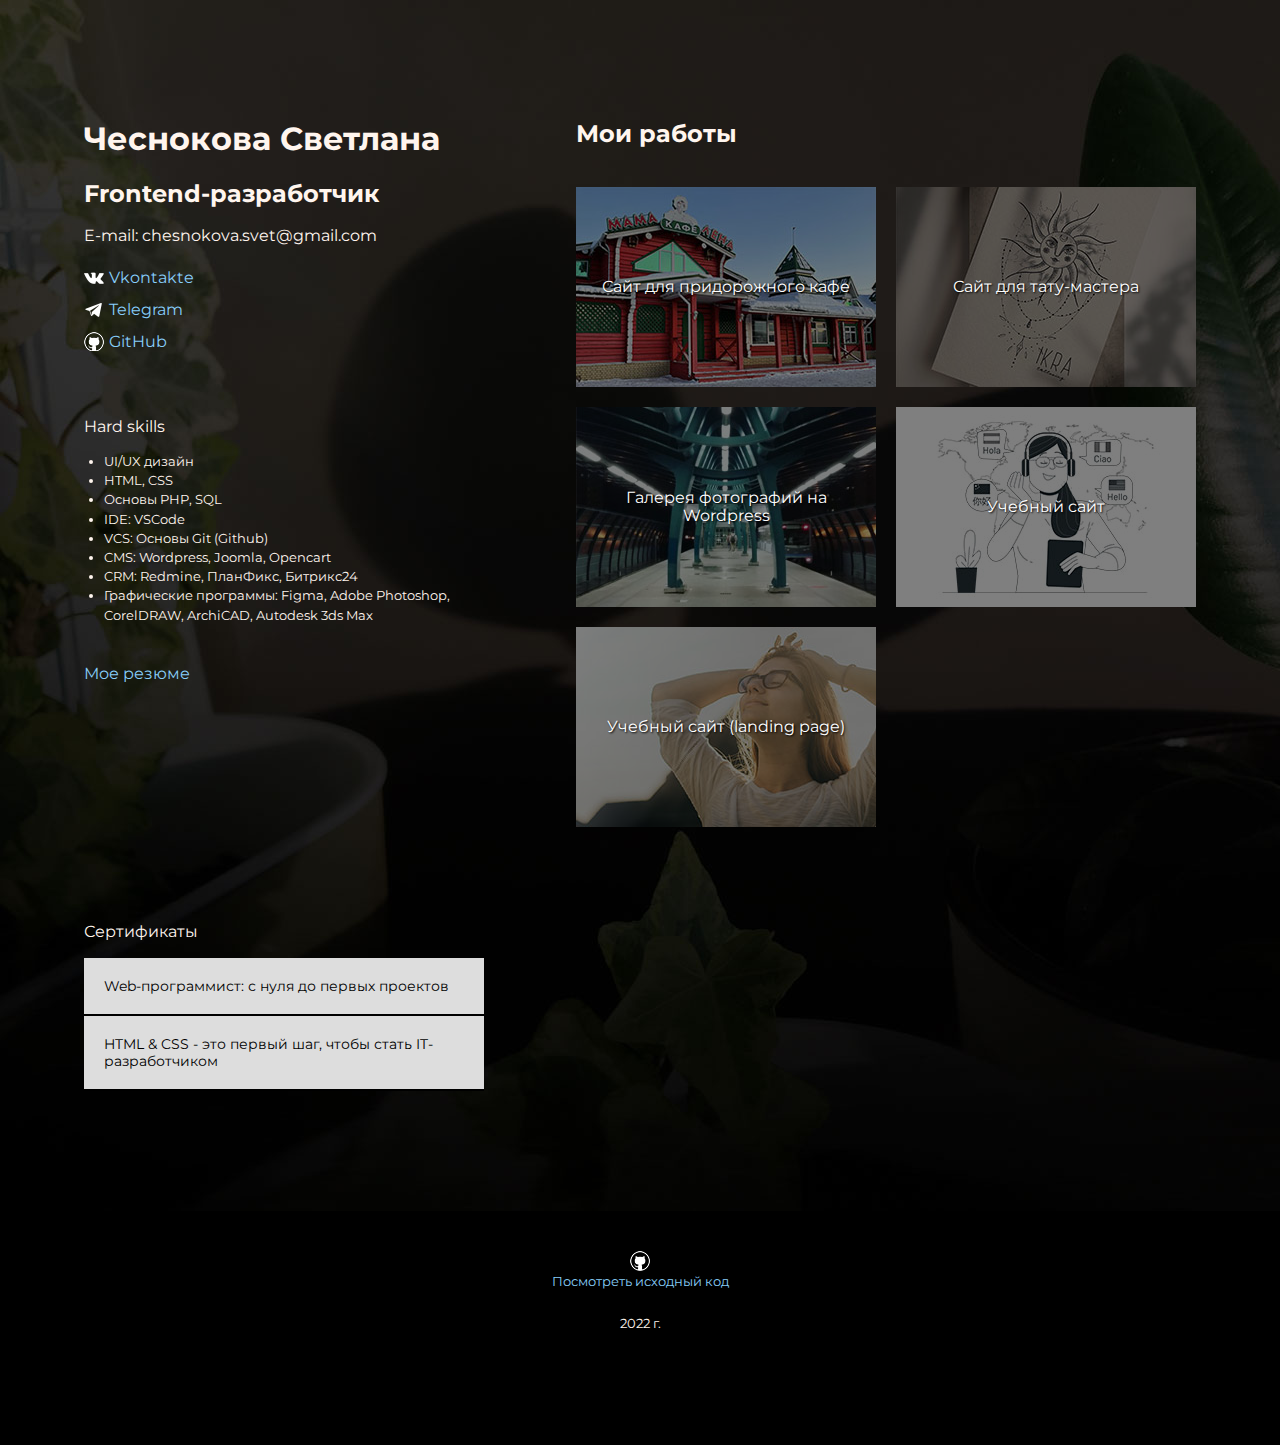
==== index.html @ 57ee8bb6 "Update index.html" ====
<!DOCTYPE html>
<html lang="en">
<head>
    <meta charset="UTF-8">
    <meta http-equiv="X-UA-Compatible" content="IE=edge">
    <meta name="viewport" content="width=device-width, initial-scale=1.0">
    <link rel="stylesheet" href="normalize.css">
    <link rel="stylesheet" href="styles.css">
    <link rel="stylesheet" href="media.css">
    <link rel="shortcut icon" href="img/favicon.jpg" type="image/x-icon">
    <title>ChesnokovaS</title>
</head>
<body>
    <main>
        <section class="main__section0">
            <div class="main__section0__left">
                <div class="main__section0__left__info">
                    <h1>Чеснокова Светлана</h1>
                    <h2>Frontend-разработчик</h2>
                    <p>E-mail: chesnokova.svet@gmail.com</p>
                    <a href="https://vk.com/sseledka" class="social vk" target="_blank">Vkontakte</a>
                    <br>
                    <a href="https://t.me/seledkasv" class="social tg" target="_blank">Telegram</a>
                    <br>
                    <a href="https://github.com/Seledkasv?tab=repositories" class="social git" target="_blank">GitHub</a>
                </div>

                <div class="main__section0__left__skills">
                    <p>Hard skills</p>
                    <ul>
                        <li>UI/UX дизайн</li>
                        <li>HTML, CSS</li>
                        <li>Основы PHP, SQL</li>
                        <li>IDE: VSCode</li>
                        <li>VCS: Основы Git (Github)
                        </li>
                        <li>CMS: Wordpress, Joomla, Opencart</li>
                        <li>CRM: Redmine, ПланФикс, Битрикс24
                        </li>
                        <li>Графические программы: Figma, Adobe Photoshop, CorelDRAW, ArchiCAD, Autodesk 3ds Max</li>
                    </ul>
                </div>
                <div>
                    <a href="Чеснокова_С_Ю.pdf" target="_blank">Мое резюме</a>
                </div>
            </div>

            <div class="main__section0__right">
                <h2>Мои работы</h2>
                <table class="main__section0__right__table">
                    <tr>
                        <td class="main__section0__right__table__td td-mamalena">
                            <a href="https://cafe-mamalena.ru/" target="_blank"><button class="td-button">Сайт для придорожного кафе</button></a>
                        </td>

                        <td class="main__section0__right__table__td td-ikra">
                            <a href="https://ikra-tattooing.ru/" target="_blank"><button class="td-button">Сайт для тату-мастера</button></a>
                        </td>
                    </tr>
                    <tr>
                        <td class="main__section0__right__table__td td-wp">
                            <a href="http://seledkasv.ru/" target="_blank"><button class="td-button">Галерея фотографий на Wordpress</button></a>
                        </td>

                        <td class="main__section0__right__table__td td-study3">
                            <a href="https://seledkasv.github.io/Study_3/" target="_blank"><button class="td-button">Учебный сайт</button></a>
                        </td>
                    </tr>
                    <tr>                        
                        <td class="main__section0__right__table__td td-study2">
                            <a href="https://seledkasv.github.io/Study_2/" target="_blank"><button class="td-button">Учебный сайт (landing page)</button></a>
                        </td>
                    </tr>
                </table>
                <table class="main__section0__right__table-media">
                    <tr>
                        <td class="main__section0__right__table__td td-mamalena">
                            <a href="https://cafe-mamalena.ru/" target="_blank"><button class="td-button">Сайт для придорожного кафе</button></a>
                        </td>
                    </tr>
                    <tr>
                        <td class="main__section0__right__table__td td-ikra">
                            <a href="https://ikra-tattooing.ru/" target="_blank"><button class="td-button">Сайт для тату-мастера</button></a>
                        </td>
                    </tr>
                    <tr>
                        <td class="main__section0__right__table__td td-wp">
                            <a href="http://f0724003.xsph.ru/" target="_blank"><button class="td-button">Галерея фотографий на Wordpress</button></a>
                        </td>
                    </tr>
                    <tr>
                        <td class="main__section0__right__table__td td-study3">
                            <a href="https://seledkasv.github.io/Study_3/" target="_blank"><button class="td-button">Учебный сайт</button></a>
                        </td>
                    </tr>
                    <tr>
                        <td class="main__section0__right__table__td td-study2">
                            <a href="https://seledkasv.github.io/Study_2/" target="_blank"><button class="td-button">Учебный сайт (landing page)</button></a>
                        </td>
                    </tr>
                </table>
            </div>
        </section>

        <section class="certificate">
            <p>Сертификаты</p>
            <div class="certificate__accordion">
                <button class="accordion">Web-программист: с нуля до первых проектов</button>
                <div class="panel">
                    <a href="img/tomsk-university.jpg" target="_blank"><img src="img/tomsk-university-min.jpg" alt="Web-программист: с нуля до первых проектов"></a>
                </div>

                <button class="accordion">HTML & CSS - это первый шаг, чтобы стать IT-разработчиком</button>
                <div class="panel">
                    <img src="img/ResultShool-min.jpg" alt="ResultShool">
                </div>
            </div>            
        </section>
    </main>
    <footer>
        <div class="footer__content">
            <a href="https://github.com/Seledkasv/chesnokova-s"><img src="img/github-logo-white-20x20.png" alt=""><br>Посмотреть исходный код</a>
            <br>
            <br>
            <p>2022 г.</p>
        </div>
    </footer>
    <script src="main.js"></script>
</body>
</html>
---- styles.css ----
@import url('https://fonts.googleapis.com/css2?family=Montserrat:ital,wght@0,400;0,600;1,400;1,600&display=swap');

body{
    box-sizing: border-box;
    font-family: 'Montserrat', sans-serif;
    background: black url(img/bg-main.jpg);
    background-repeat: no-repeat;
    background: cover;
    color: SeaShell;
}
h1{
    font-size: 2em;
}
a{
    text-decoration: none;
    color: LightSkyBlue;
}

main{
    max-width: 1280px;
    margin: auto;
    padding: 100px 5%;
}

/* Section 0 */

.main__section0{
    display: flex;
    justify-content: space-between;
}
.social{
    padding-left: 25px;
    line-height: 2em;
}
.vk{
    background: url(img/vk-20.png);
    background-repeat: no-repeat;
}
.tg{
    background: url(img/tg-20.png);
    background-repeat: no-repeat;
}
.git{
    background: url(img/github-logo-white-20x20.png);
    background-repeat: no-repeat;
}

/* left block */

.main__section0__left{
    width: 400px;
    padding-left: 20px;
    margin: 0 40px 40px 0;
}
.main__section0__left__info{
    margin-bottom: 60px;
}
.main__section0__left__skills{
    margin-bottom: 40px;
}
.main__section0__left__skills ul{
    padding: 0 20px;
    font-size: 0.8em;
}
.main__section0__left__skills li{
    line-height: 1.5em;
}



/* right block */

.main__section0__right{
    margin-bottom: 40px;
}
.main__section0__right h2{
    padding: 0 20px;
}
.main__section0__right__table-media{
    display: none;
}
.main__section0__right__table{
    /* border-collapse: collapse; */
    border-spacing: 20px;
    border: none;
}
.main__section0__right__table__td{
    width: 300px;
    height: 200px; 
    text-align: center;
    padding: 0;
}
.td-button{
    border: none;
    color: white;
    text-shadow: 1px 1px 2px black;
    width: 100%;
    height: 100%;
    padding: 20px;
    background: rgba(0, 0, 0, .5);
    cursor: pointer;
}
.td-button:hover{
    background: rgba(0, 0, 0, .2);
}

.td-mamalena{
    background: url(img/mamalena.jpg);
    background-position: center;
}
.td-ikra{
    background: url(img/ikra.jpg);
    background-position: center;
}
.td-wp{
    background: url(img/wp.jpg);
    background-position: center;
}
.td-study3{
    background: url(img/study3.jpg);
    background-position: center;
}
.td-study2{
    background: url(img/study2.jpg);
    background-position: center;
}

/* Сертификаты */

.certificate{
    padding: 20px;
}
.certificate__accordion{
    max-width: 400px;
}
.accordion {
    display: flex;
    flex-direction: column;
    background-color: #ddd;
    color: black;
    cursor: pointer;
    padding: 20px;
    width: 100%;
    text-align: left;
    font-size: .9em;
    border: none;
    border-bottom: 2px solid black;
    outline: none;
    transition: 0.4s;
}
.active, .accordion:hover {
    background-color: #bbb;
}
.panel {
    padding: 10px;
    background-color: white;
    display: none;
    overflow: hidden;
    text-align: center;
}
.panel img{
    max-width: 100%;
}


/* Footer */

footer{
    background: black;
    /* border-top: 1px solid SeaShell; */
}
.footer__content{
    max-width: 1280px;
    margin: auto;
    text-align: center;
    font-size: 0.8em;
    padding: 40px 80px 100px;
}
---- media.css ----
@media(max-width: 992px){
    .main__section0{
        flex-direction: column;
    }
    .main__section0__left{
        max-width: 100%;
    }
    .accordion{
        max-width: 400px;
    }
}
@media(max-width: 575px){
    h1{
        font-size: 1.5em;
    }
    h2{
        font-size: 1em;
    }
    p, a{
        font-size: 0.8em;
    }
    .social{
        background-size: 15px;
    }
    

    .accordion{
        font-size: 0.8em;
    }

    .main__section0__right__table{
        display: none;
    }
    .main__section0__right__table-media{
        display: block;
        border-spacing: 20px;
        border: none;
    }
}
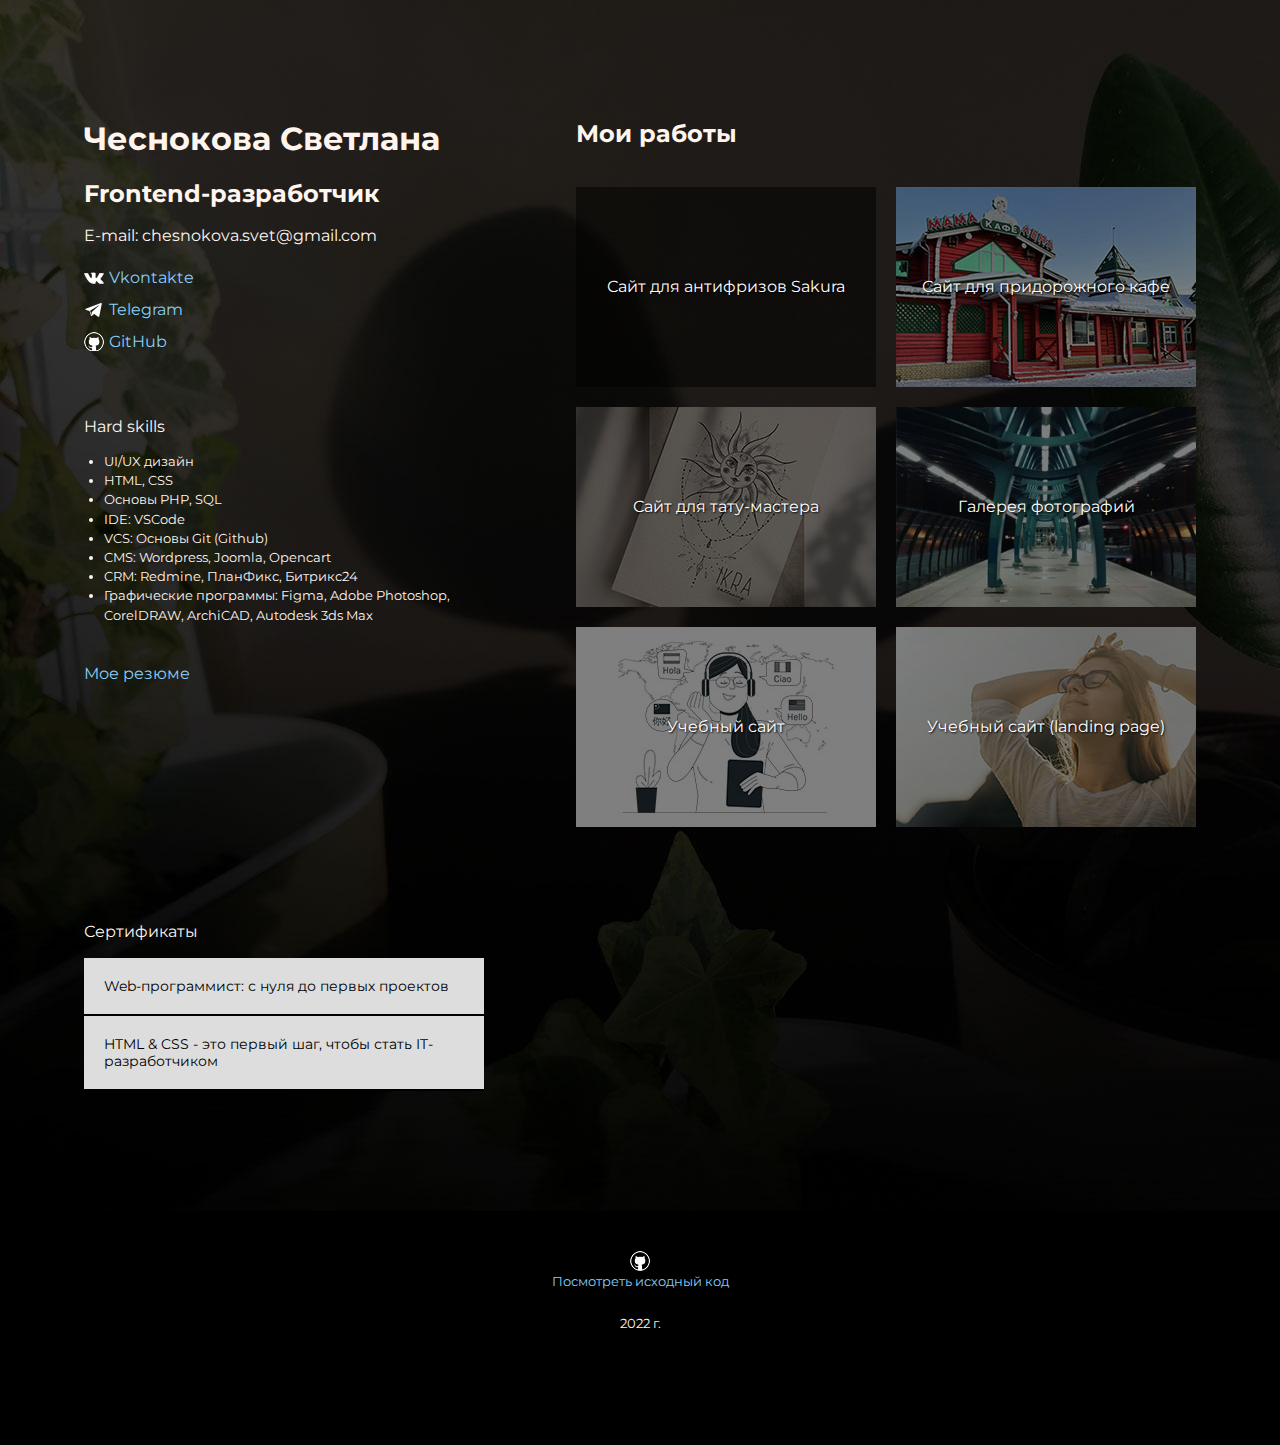
==== commit d396ec43: "Update index.html" ====
--- a/index.html
+++ b/index.html
@@ -49,30 +49,39 @@
                 <h2>Мои работы</h2>
                 <table class="main__section0__right__table">
                     <tr>
+                        <td class="main__section0__right__table__td td-sakura">
+                            <a href="https://sakurajcar.ru/" target="_blank"><button class="td-button">Сайт для антифризов Sakura</button></a>
+                        </td>
+
                         <td class="main__section0__right__table__td td-mamalena">
                             <a href="https://cafe-mamalena.ru/" target="_blank"><button class="td-button">Сайт для придорожного кафе</button></a>
                         </td>
-
+                    </tr>
+                    <tr>
                         <td class="main__section0__right__table__td td-ikra">
                             <a href="https://ikra-tattooing.ru/" target="_blank"><button class="td-button">Сайт для тату-мастера</button></a>
                         </td>
+
+                        <td class="main__section0__right__table__td td-wp">
+                            <a href="http://f0724003.xsph.ru/" target="_blank"><button class="td-button">Галерея фотографий</button></a>
+                        </td>
                     </tr>
                     <tr>
-                        <td class="main__section0__right__table__td td-wp">
-                            <a href="http://seledkasv.ru/" target="_blank"><button class="td-button">Галерея фотографий на Wordpress</button></a>
-                        </td>
-
                         <td class="main__section0__right__table__td td-study3">
                             <a href="https://seledkasv.github.io/Study_3/" target="_blank"><button class="td-button">Учебный сайт</button></a>
                         </td>
-                    </tr>
-                    <tr>                        
+
                         <td class="main__section0__right__table__td td-study2">
                             <a href="https://seledkasv.github.io/Study_2/" target="_blank"><button class="td-button">Учебный сайт (landing page)</button></a>
                         </td>
                     </tr>
                 </table>
                 <table class="main__section0__right__table-media">
+                    <tr>
+                        <td class="main__section0__right__table__td td-sakura">
+                            <a href="https://sakurajcar.ru/" target="_blank"><button class="td-button">Сайт для антифризов Sakura</button></a>
+                        </td>
+                    </tr>
                     <tr>
                         <td class="main__section0__right__table__td td-mamalena">
                             <a href="https://cafe-mamalena.ru/" target="_blank"><button class="td-button">Сайт для придорожного кафе</button></a>
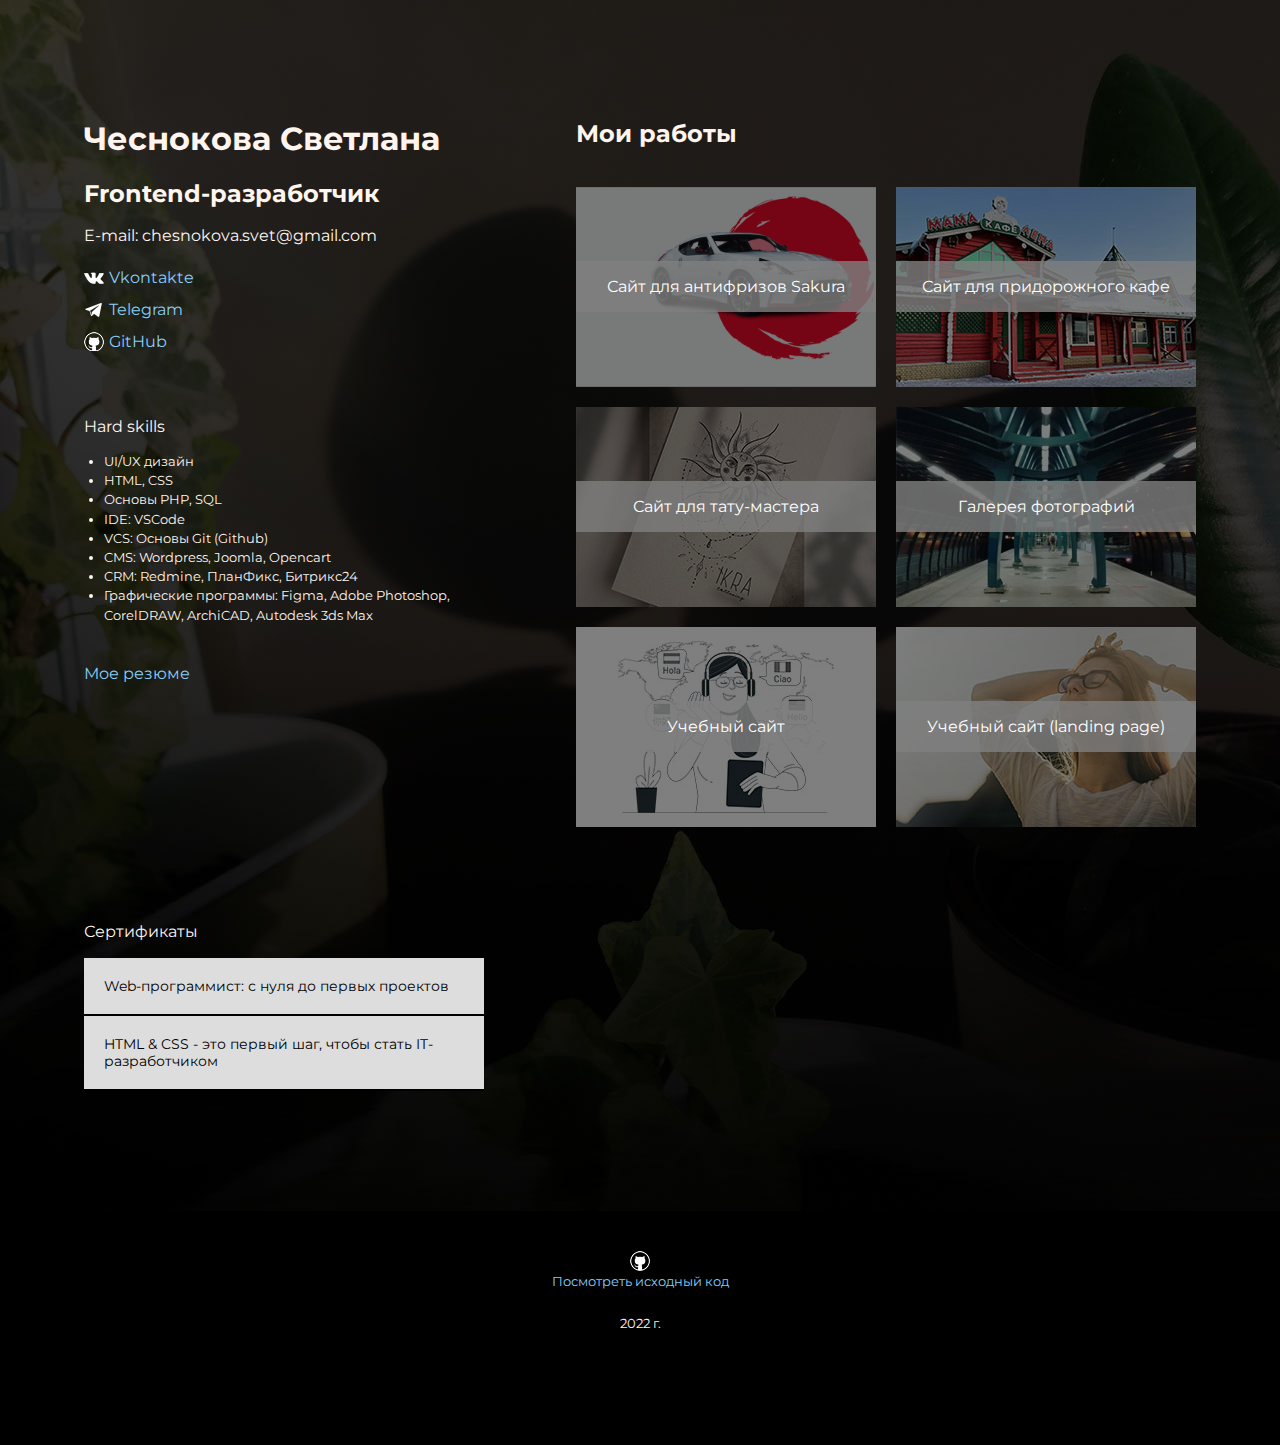
==== commit cd3ab290: "Update index.html" ====
--- a/index.html
+++ b/index.html
@@ -59,11 +59,11 @@
                     </tr>
                     <tr>
                         <td class="main__section0__right__table__td td-ikra">
-                            <a href="https://ikra-tattooing.ru/" target="_blank"><button class="td-button">Сайт для тату-мастера</button></a>
+                            <a href="https://seledkasv.github.io/ikra_tattoing/" target="_blank"><button class="td-button">Сайт для тату-мастера</button></a>
                         </td>
 
                         <td class="main__section0__right__table__td td-wp">
-                            <a href="http://f0724003.xsph.ru/" target="_blank"><button class="td-button">Галерея фотографий</button></a>
+                            <a href="https://seledkasv.ru/" target="_blank"><button class="td-button">Галерея фотографий</button></a>
                         </td>
                     </tr>
                     <tr>
@@ -89,12 +89,12 @@
                     </tr>
                     <tr>
                         <td class="main__section0__right__table__td td-ikra">
-                            <a href="https://ikra-tattooing.ru/" target="_blank"><button class="td-button">Сайт для тату-мастера</button></a>
+                            <a href="https://seledkasv.github.io/ikra_tattoing/" target="_blank"><button class="td-button">Сайт для тату-мастера</button></a>
                         </td>
                     </tr>
                     <tr>
                         <td class="main__section0__right__table__td td-wp">
-                            <a href="http://f0724003.xsph.ru/" target="_blank"><button class="td-button">Галерея фотографий на Wordpress</button></a>
+                            <a href="https://seledkasv.ru/" target="_blank"><button class="td-button">Галерея фотографий</button></a>
                         </td>
                     </tr>
                     <tr>
--- a/styles.css
+++ b/styles.css
@@ -87,13 +87,18 @@
 .main__section0__right__table__td{
     width: 300px;
     height: 200px; 
-    text-align: center;
     padding: 0;
 }
+
+.main__section0__right__table__td a{
+    background: rgb(255, 255, 255, .8);
+    padding: 1em 0 1em 0;    
+}
+
 .td-button{
     border: none;
-    color: white;
-    text-shadow: 1px 1px 2px black;
+    color: rgb(255, 255, 255);
+    /* text-shadow: 1px 1px 2px black; */
     width: 100%;
     height: 100%;
     padding: 20px;
@@ -101,9 +106,16 @@
     cursor: pointer;
 }
 .td-button:hover{
-    background: rgba(0, 0, 0, .2);
+    background: rgba(0, 0, 0, .0);
+    color: black;
+    font-weight: 600;
 }
 
+.td-sakura{
+    background: url(img/bgsakura.webp);
+    background-position: right;
+    background-size: cover;    
+}
 .td-mamalena{
     background: url(img/mamalena.jpg);
     background-position: center;
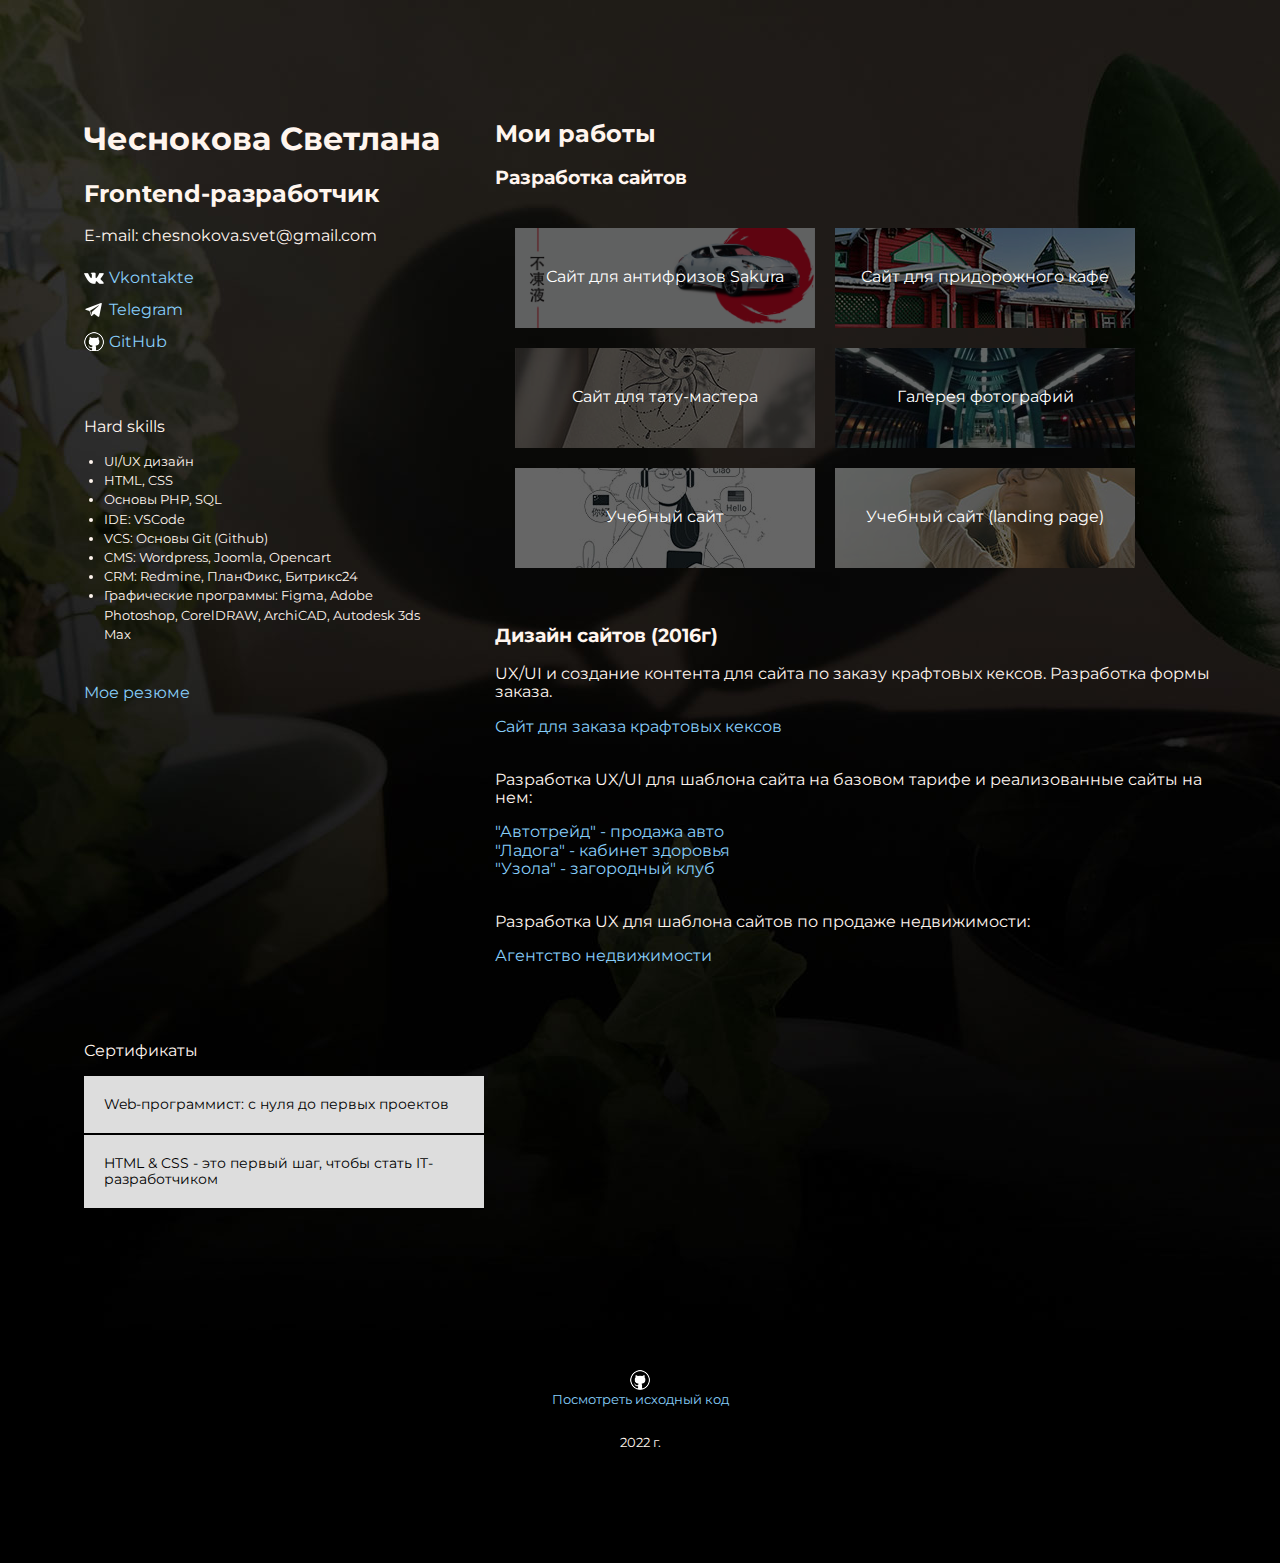
==== commit afe35617: "Update index.html" ====
--- a/index.html
+++ b/index.html
@@ -47,6 +47,7 @@
 
             <div class="main__section0__right">
                 <h2>Мои работы</h2>
+                <h3>Разработка сайтов</h3>
                 <table class="main__section0__right__table">
                     <tr>
                         <td class="main__section0__right__table__td td-sakura">
@@ -76,6 +77,7 @@
                         </td>
                     </tr>
                 </table>
+                
                 <table class="main__section0__right__table-media">
                     <tr>
                         <td class="main__section0__right__table__td td-sakura">
@@ -108,6 +110,22 @@
                         </td>
                     </tr>
                 </table>
+                <br>
+                <div>
+                    <h3>Дизайн сайтов (2016г)</h3>
+                    <div>
+                        <p>UX/UI и создание контента для сайта по заказу крафтовых кексов. Разработка формы заказа.</p>
+                        <a href="img/cupcackes-p1.jpg" target="_blank">Сайт для заказа крафтовых кексов</a>
+                        <br><br>
+                        <p>Разработка UX/UI для шаблона сайта на базовом тарифе и реализованные сайты на нем:</p>
+                        <a href="img/autotrade-p1.jpg" target="_blank">"Автотрейд" - продажа авто</a>
+                        <br>
+                        <a href="img/ladoga-p1.jpg" target="_blank">"Ладога" - кабинет здоровья</a><br>
+                        <a href="img/uzola-p1.jpg" target="_blank">"Узола" - загородный клуб</a><br><br>
+                        <p>Разработка UX для шаблона сайтов по продаже недвижимости:</p>
+                        <a href="img/agency.jpg" target="_blank">Агентство недвижимости</a><br>
+                    </div>                    
+                </div>
             </div>
         </section>
 
--- a/styles.css
+++ b/styles.css
@@ -73,42 +73,32 @@
 .main__section0__right{
     margin-bottom: 40px;
 }
-.main__section0__right h2{
-    padding: 0 20px;
-}
 .main__section0__right__table-media{
     display: none;
 }
 .main__section0__right__table{
-    /* border-collapse: collapse; */
     border-spacing: 20px;
     border: none;
 }
 .main__section0__right__table__td{
     width: 300px;
-    height: 200px; 
+    height: 100px; 
     padding: 0;
-}
-
-.main__section0__right__table__td a{
-    background: rgb(255, 255, 255, .8);
-    padding: 1em 0 1em 0;    
 }
 
 .td-button{
     border: none;
     color: rgb(255, 255, 255);
-    /* text-shadow: 1px 1px 2px black; */
     width: 100%;
     height: 100%;
     padding: 20px;
-    background: rgba(0, 0, 0, .5);
+    background: rgba(0, 0, 0, .6);
     cursor: pointer;
 }
 .td-button:hover{
-    background: rgba(0, 0, 0, .0);
-    color: black;
+    background: none;
     font-weight: 600;
+    text-shadow: 0 0 2px black;
 }
 
 .td-sakura{
--- a/media.css
+++ b/media.css
@@ -35,5 +35,6 @@
         display: block;
         border-spacing: 20px;
         border: none;
+        margin-left: -20px;
     }
-}+}
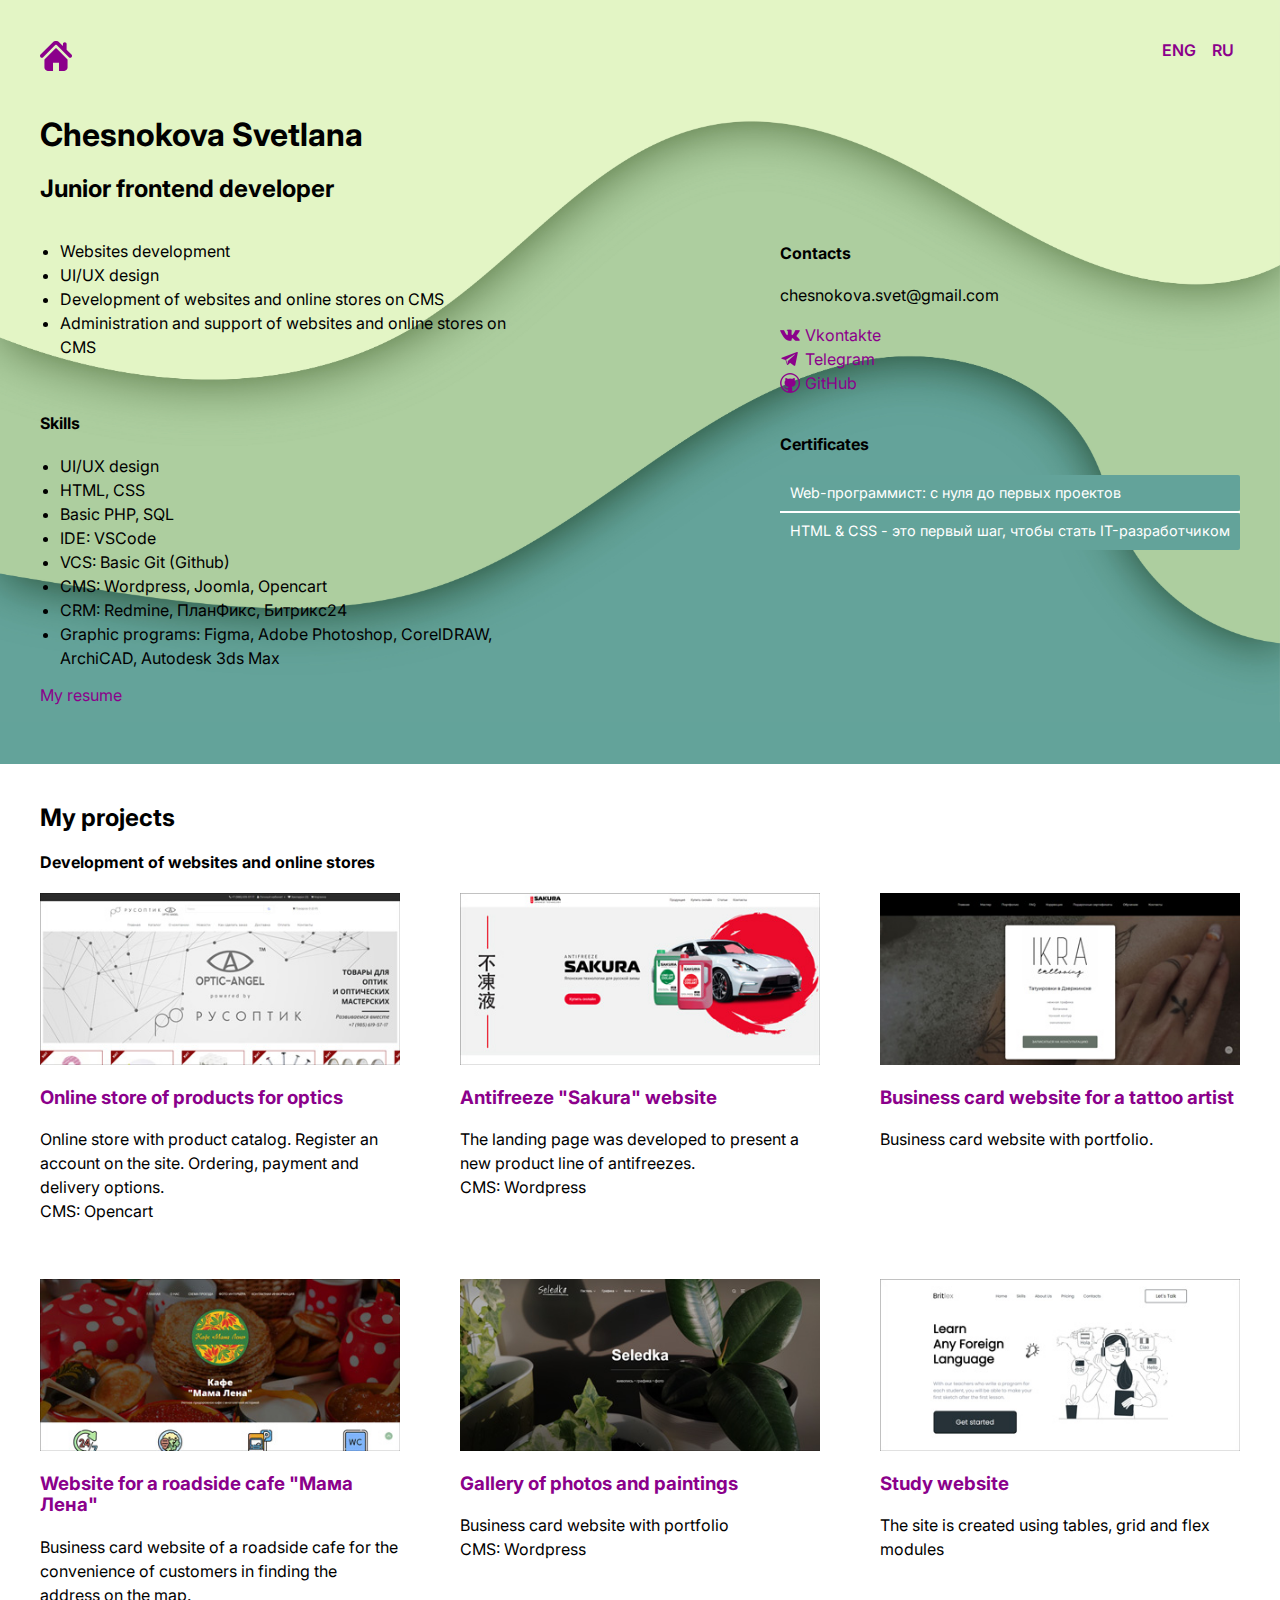
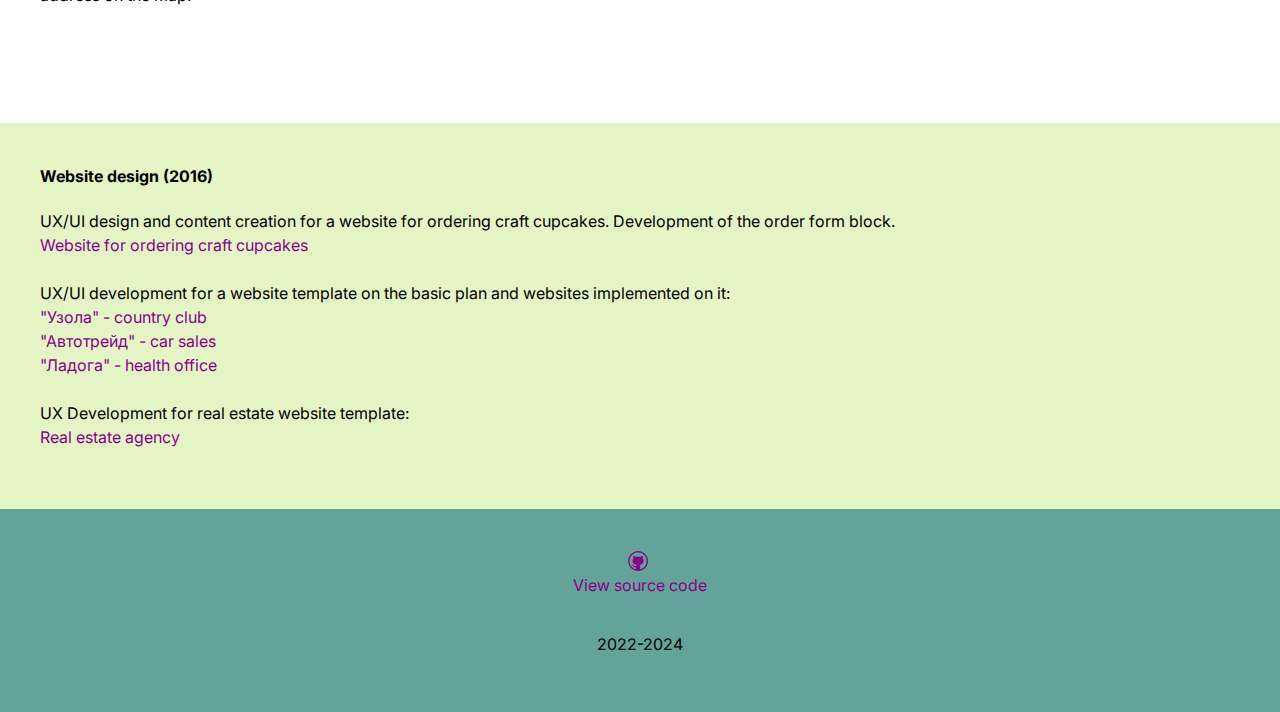
==== commit 73666e13: "Add files via upload" ====
--- a/index.html
+++ b/index.html
@@ -1,157 +1,353 @@
 <!DOCTYPE html>
 <html lang="en">
+
 <head>
     <meta charset="UTF-8">
     <meta http-equiv="X-UA-Compatible" content="IE=edge">
     <meta name="viewport" content="width=device-width, initial-scale=1.0">
     <link rel="stylesheet" href="normalize.css">
-    <link rel="stylesheet" href="styles.css">
+    <link rel="stylesheet" href="stylesheet.css">
     <link rel="stylesheet" href="media.css">
+    <meta name="description" content="Frontend-разработка">
     <link rel="shortcut icon" href="img/favicon.jpg" type="image/x-icon">
-    <title>ChesnokovaS</title>
+    <title>Chesnokova_S</title>
+
 </head>
+
 <body>
-    <main>
-        <section class="main__section0">
-            <div class="main__section0__left">
-                <div class="main__section0__left__info">
-                    <h1>Чеснокова Светлана</h1>
-                    <h2>Frontend-разработчик</h2>
-                    <p>E-mail: chesnokova.svet@gmail.com</p>
-                    <a href="https://vk.com/sseledka" class="social vk" target="_blank">Vkontakte</a>
+    <header>
+        <!-- <a href="index.html"><img src="img/home-icon-silhouette.svg" ></a> -->
+        <a href="index.html" class="home_button">
+            <svg fill="#8B008B" version="1.1" id="Capa_1" xmlns="http://www.w3.org/2000/svg"
+                xmlns:xlink="http://www.w3.org/1999/xlink" width="32px" height="32px" viewBox="0 0 495.398 495.398"
+                xml:space="preserve">
+                <g>
+                    <g>
+                        <g>
+                            <path
+                                d="M487.083,225.514l-75.08-75.08V63.704c0-15.682-12.708-28.391-28.413-28.391c-15.669,0-28.377,12.709-28.377,28.391
+                                v29.941L299.31,37.74c-27.639-27.624-75.694-27.575-103.27,0.05L8.312,225.514c-11.082,11.104-11.082,29.071,0,40.158
+                                c11.087,11.101,29.089,11.101,40.172,0l187.71-187.729c6.115-6.083,16.893-6.083,22.976-0.018l187.742,187.747
+                                c5.567,5.551,12.825,8.312,20.081,8.312c7.271,0,14.541-2.764,20.091-8.312C498.17,254.586,498.17,236.619,487.083,225.514z" />
+                            <path d="M257.561,131.836c-5.454-5.451-14.285-5.451-19.723,0L72.712,296.913c-2.607,2.606-4.085,6.164-4.085,9.877v120.401
+                                c0,28.253,22.908,51.16,51.16,51.16h81.754v-126.61h92.299v126.61h81.755c28.251,0,51.159-22.907,51.159-51.159V306.79
+                                c0-3.713-1.465-7.271-4.085-9.877L257.561,131.836z" />
+                        </g>
+                    </g>
+                </g>
+            </svg>
+        </a>
+
+        <div>
+            <button onclick="changeLanguage('en')" class="button_lang">ENG</button>
+            <button onclick="changeLanguage('ru')" class="button_lang">RU</button>
+        </div>
+    </header>
+
+    <section>
+        <div class="section-block">
+            <h1 id="name"></h1>
+            <h2 id="description"></h2>
+
+            <div class="block-flex">
+                <div id="skills" class="block-flex-2-inside"></div>
+                <div class="block-flex-inside">
+                    <h4 id="contactsH"></h4>
+                    <p>chesnokova.svet@gmail.com</p>
+                    <div>
+                        <div><a href="https://vk.com/sseledka" class="social vk" target="_blank">Vkontakte</a></div>
+                        <div><a href="https://t.me/seledkasv" class="social tg" target="_blank">Telegram</a></div>
+                        <div><a href="https://github.com/Seledkasv?tab=repositories" class="social git"
+                                target="_blank">GitHub</a></div>
+                    </div>
                     <br>
-                    <a href="https://t.me/seledkasv" class="social tg" target="_blank">Telegram</a>
+                    <h4 id="certificatesH"></h4>
+                    <div class="certificate__accordion">
+                        <button class="accordion">Web-программист: с нуля до первых проектов</button>
+                        <div class="panel">
+                            <a href="img/tomsk-university.jpg" target="_blank"><img src="img/tomsk-university-min.jpg"
+                                    alt="Web-программист: с нуля до первых проектов"></a>
+                        </div>
+                        <div class="line"></div>
+                        <button class="accordion">HTML & CSS - это первый шаг, чтобы стать IT-разработчиком</button>
+                        <div class="panel">
+                            <a href="img/ResultShool.jpg" target="_blank"><img src="img/ResultShool-min.jpg"
+                                    alt="ResultShool"></a>
+                        </div>
+                    </div>
+                </div>
+            </div>
+        </div>
+        </div>
+    </section>
+
+    <section id="content_porfolio" class="section-2">
+    </section>
+
+    <section id="content_2016" class="block-3">
+    </section>
+
+    <footer id="footer">
+    </footer>
+
+    <script src="main.js"></script>
+
+    <script>
+        // Translation data
+        const translations = {
+            en: {
+                name: `Сhesnokova Svetlana`,
+                description: `Junior frontend developer`,
+                skills: `                     
+                    <ul>
+                        <li>Websites development</li>
+                        <li>UI/UX design</li>
+                        <li>Development of websites and online stores on CMS</li>
+                        <li>Administration and support of websites and online stores on CMS</li>
+                    </ul>
                     <br>
-                    <a href="https://github.com/Seledkasv?tab=repositories" class="social git" target="_blank">GitHub</a>
-                </div>
-
-                <div class="main__section0__left__skills">
-                    <p>Hard skills</p>
+                    <h4>Skills</h4>
+                    <ul>
+                        <li>UI/UX design</li>
+                        <li>HTML, CSS</li>
+                        <li>Basic PHP, SQL</li>
+                        <li>IDE: VSCode</li>
+                        <li>VCS: Basic Git (Github)</li>
+                        <li>CMS: Wordpress, Joomla, Opencart</li>
+                        <li>CRM: Redmine, ПланФикс, Битрикс24</li>
+                        <li>Graphic programs: Figma, Adobe Photoshop, CorelDRAW, ArchiCAD, Autodesk 3ds Max</li>
+                    </ul>
+                    <a href="Чеснокова_С_Ю.pdf" target="_blank">My resume</a>
+                    `,
+                contactsH: `Contacts`,
+
+                certificatesH: `Certificates`,
+
+                content_porfolio: `
+                        <div class="section-block">
+                            <h2>My projects</h2>
+                            <h4>Development of websites and online stores</h4>
+                            <div class="block-flex">
+                                <div class="card">
+                                    <a href="site/optic-angel.html"><img src="img/sites/optic-angel.jpg" class="hover-shadow"></a>                    
+                                    <a href="site/optic-angel.html"><h3>Online store of products for optics</h3></a>
+                                    <p>Online store with product catalog. Register an account on the site. Ordering, payment and delivery options.<br>CMS: Opencart </p>
+                                </div>
+                                <div class="card">
+                                    <a href="site/sacura.html"><img src="img/sites/sacura.jpg" class="hover-shadow"></a>
+                                    <a href="site/sacura.html"><h3>Antifreeze "Sakura" website</h3></a>
+                                    <p>The landing page was developed to present a new product line of antifreezes.<br>CMS: Wordpress</p>
+                                </div>
+                                <div class="card">
+                                    <a href="site/ikra-tattoing.html"><img src="img/sites/ikra.jpg" class="hover-shadow"></a>                    
+                                    <a href="site/ikra-tattoing.html"><h3>Business card website for a tattoo artist</h3></a>
+                                    <p>Business card website with portfolio.</p>
+                                </div>
+
+                                <div class="card">
+                                    <a href="site/mama-lena.html"><img src="img/sites/mama-lena.jpg" class="hover-shadow"></a>                    
+                                    <a href="site/mama-lena.html"><h3>Website for a roadside cafe "Мама Лена"</h3></a>
+                                    <p>Business card website of a roadside cafe for the convenience of customers in finding the address on the map.</p>
+                                </div>
+                                <div class="card">
+                                    <a href="site/seledkasv.html"><img src="img/sites/seledka.jpg" class="hover-shadow"></a>
+                                    <a href="site/seledkasv.html"><h3>Gallery of photos and paintings</h3></a>
+                                    <p>Business card website with portfolio<br>CMS: Wordpress</p>
+                                </div>
+                                <div class="card">
+                                    <a href="site/study.html"><img src="img/sites/study3.jpg" class="hover-shadow"></a>                    
+                                    <a href="site/study.html"><h3>Study website</h3></a>
+                                    <p>The site is created using tables, grid and flex modules</p>
+                                </div>
+                            </div>
+                        </div>`,
+
+                content_2016: `
+                    <div class="section-block">
+                        <h4>Website design (2016)</h4>
+                        <div>
+                            <div>UX/UI design and content creation for a website for ordering craft cupcakes. Development of the order form block.</div>
+                            <a href="img/cupcackes-p1.jpg" target="_blank">Website for ordering craft cupcakes</a>
+                        </div>
+                        <br>
+                        <div>
+                            <div>UX/UI development for a website template on the basic plan and websites implemented on it:</div>
+                            <div><a href="img/uzola-p1.jpg" target="_blank">"Узола" - country club</a></div>
+                            <div><a href="img/autotrade-p1.jpg" target="_blank">"Автотрейд" - car sales</a></div>
+                            <div><a href="img/ladoga-p1.jpg" target="_blank">"Ладога" - health office</a></div>
+                        </div>
+                        <br>
+                        <div>
+                            <div>UX Development for real estate website template:</div>
+                            <a href="img/agency.jpg" target="_blank">Real estate agency</a>
+                        </div>
+                    </div>`,
+
+                footer: `
+                    <div class="footer__content">
+                        <a href="https://github.com/Seledkasv/chesnokova-s" class="social git_footer hover_white" target="_blank"><br>View source code</a>
+                        <br>
+                        <br>
+                        <p>2022-2024</p>
+                    </div>`
+            },
+
+            ru: {
+                name: `Чеснокова Светлана`,
+                description: `Frontend-разработчик`,
+                skills: `                     
+                    <ul>
+                        <li>Разработка сайтов</li>
+                        <li>UI/UX дизайн</li>
+                        <li>Создание сайтов и интернет-магазинов на CMS</li>
+                        <li>Администрирование и поддержка сайтов и интернет-магазинов на CMS</li>
+                    </ul>
+                    <br>
+                    <h4>Навыки</h4>
                     <ul>
                         <li>UI/UX дизайн</li>
                         <li>HTML, CSS</li>
                         <li>Основы PHP, SQL</li>
                         <li>IDE: VSCode</li>
-                        <li>VCS: Основы Git (Github)
-                        </li>
+                        <li>VCS: Основы Git (Github)</li>
                         <li>CMS: Wordpress, Joomla, Opencart</li>
-                        <li>CRM: Redmine, ПланФикс, Битрикс24
-                        </li>
+                        <li>CRM: Redmine, ПланФикс, Битрикс24</li>
                         <li>Графические программы: Figma, Adobe Photoshop, CorelDRAW, ArchiCAD, Autodesk 3ds Max</li>
                     </ul>
-                </div>
-                <div>
-                    <a href="Чеснокова_С_Ю.pdf" target="_blank">Мое резюме</a>
-                </div>
-            </div>
-
-            <div class="main__section0__right">
-                <h2>Мои работы</h2>
-                <h3>Разработка сайтов</h3>
-                <table class="main__section0__right__table">
-                    <tr>
-                        <td class="main__section0__right__table__td td-sakura">
-                            <a href="https://sakurajcar.ru/" target="_blank"><button class="td-button">Сайт для антифризов Sakura</button></a>
-                        </td>
-
-                        <td class="main__section0__right__table__td td-mamalena">
-                            <a href="https://cafe-mamalena.ru/" target="_blank"><button class="td-button">Сайт для придорожного кафе</button></a>
-                        </td>
-                    </tr>
-                    <tr>
-                        <td class="main__section0__right__table__td td-ikra">
-                            <a href="https://seledkasv.github.io/ikra_tattoing/" target="_blank"><button class="td-button">Сайт для тату-мастера</button></a>
-                        </td>
-
-                        <td class="main__section0__right__table__td td-wp">
-                            <a href="https://seledkasv.ru/" target="_blank"><button class="td-button">Галерея фотографий</button></a>
-                        </td>
-                    </tr>
-                    <tr>
-                        <td class="main__section0__right__table__td td-study3">
-                            <a href="https://seledkasv.github.io/Study_3/" target="_blank"><button class="td-button">Учебный сайт</button></a>
-                        </td>
-
-                        <td class="main__section0__right__table__td td-study2">
-                            <a href="https://seledkasv.github.io/Study_2/" target="_blank"><button class="td-button">Учебный сайт (landing page)</button></a>
-                        </td>
-                    </tr>
-                </table>
-                
-                <table class="main__section0__right__table-media">
-                    <tr>
-                        <td class="main__section0__right__table__td td-sakura">
-                            <a href="https://sakurajcar.ru/" target="_blank"><button class="td-button">Сайт для антифризов Sakura</button></a>
-                        </td>
-                    </tr>
-                    <tr>
-                        <td class="main__section0__right__table__td td-mamalena">
-                            <a href="https://cafe-mamalena.ru/" target="_blank"><button class="td-button">Сайт для придорожного кафе</button></a>
-                        </td>
-                    </tr>
-                    <tr>
-                        <td class="main__section0__right__table__td td-ikra">
-                            <a href="https://seledkasv.github.io/ikra_tattoing/" target="_blank"><button class="td-button">Сайт для тату-мастера</button></a>
-                        </td>
-                    </tr>
-                    <tr>
-                        <td class="main__section0__right__table__td td-wp">
-                            <a href="https://seledkasv.ru/" target="_blank"><button class="td-button">Галерея фотографий</button></a>
-                        </td>
-                    </tr>
-                    <tr>
-                        <td class="main__section0__right__table__td td-study3">
-                            <a href="https://seledkasv.github.io/Study_3/" target="_blank"><button class="td-button">Учебный сайт</button></a>
-                        </td>
-                    </tr>
-                    <tr>
-                        <td class="main__section0__right__table__td td-study2">
-                            <a href="https://seledkasv.github.io/Study_2/" target="_blank"><button class="td-button">Учебный сайт (landing page)</button></a>
-                        </td>
-                    </tr>
-                </table>
-                <br>
-                <div>
-                    <h3>Дизайн сайтов (2016г)</h3>
-                    <div>
-                        <p>UX/UI и создание контента для сайта по заказу крафтовых кексов. Разработка формы заказа.</p>
-                        <a href="img/cupcackes-p1.jpg" target="_blank">Сайт для заказа крафтовых кексов</a>
-                        <br><br>
-                        <p>Разработка UX/UI для шаблона сайта на базовом тарифе и реализованные сайты на нем:</p>
-                        <a href="img/autotrade-p1.jpg" target="_blank">"Автотрейд" - продажа авто</a>
-                        <br>
-                        <a href="img/ladoga-p1.jpg" target="_blank">"Ладога" - кабинет здоровья</a><br>
-                        <a href="img/uzola-p1.jpg" target="_blank">"Узола" - загородный клуб</a><br><br>
-                        <p>Разработка UX для шаблона сайтов по продаже недвижимости:</p>
-                        <a href="img/agency.jpg" target="_blank">Агентство недвижимости</a><br>
-                    </div>                    
-                </div>
-            </div>
-        </section>
-
-        <section class="certificate">
-            <p>Сертификаты</p>
-            <div class="certificate__accordion">
-                <button class="accordion">Web-программист: с нуля до первых проектов</button>
-                <div class="panel">
-                    <a href="img/tomsk-university.jpg" target="_blank"><img src="img/tomsk-university-min.jpg" alt="Web-программист: с нуля до первых проектов"></a>
-                </div>
-
-                <button class="accordion">HTML & CSS - это первый шаг, чтобы стать IT-разработчиком</button>
-                <div class="panel">
-                    <img src="img/ResultShool-min.jpg" alt="ResultShool">
-                </div>
-            </div>            
-        </section>
-    </main>
-    <footer>
-        <div class="footer__content">
-            <a href="https://github.com/Seledkasv/chesnokova-s"><img src="img/github-logo-white-20x20.png" alt=""><br>Посмотреть исходный код</a>
-            <br>
-            <br>
-            <p>2022 г.</p>
-        </div>
-    </footer>
-    <script src="main.js"></script>
+                    <a href="Чеснокова_С_Ю.pdf" target="_blank">Моё резюме</a>
+                    `,
+                contactsH: `Контакты`,
+
+                certificatesH: `Сертификаты`,
+
+                content_porfolio: `
+                    <div class="section-block">
+                        <h2>Мои работы</h2>
+                        <h4>Разработка сайтов и интернет-магазинов</h4>
+                        <div class="block-flex">
+                            <div class="card">
+                                <a href="site/optic-angel.html"><img src="img/sites/optic-angel.jpg" class="hover-shadow"></a>
+                                <a href="site/optic-angel.html">
+                                    <h3>Интернет-магазин продукции для оптики</h3>
+                                </a>
+                                <p>Интернет-магазин с каталогом товаров. Регистрация аккаунта на сайте. Удобная корзина. Заказ
+                                    товаров, опции по оплате и доставке.<br>CMS: Opencart </p>
+                            </div>
+                            <div class="card">
+                                <a href="site/sacura.html"><img src="img/sites/sacura.jpg" class="hover-shadow"></a>
+                                <a href="site/sacura.html">
+                                    <h3>Сайт антифризов "Sakura"</h3>
+                                </a>
+                                <p>Лендинг разработан для презентации новой товарной линейки антифризов.<br>CMS: Wordpress</p>
+                            </div>
+                            <div class="card">
+                                <a href="site/ikra-tattoing.html"><img src="img/sites/ikra.jpg" class="hover-shadow"></a>
+                                <a href="site/ikra-tattoing.html">
+                                    <h3>Сайт-визитка для тату-мастера</h3>
+                                </a>
+                                <p>Сайт-визитка с портфолио.</p>
+                            </div>
+
+                            <div class="card">
+                                <a href="site/mama-lena.html"><img src="img/sites/mama-lena.jpg" class="hover-shadow"></a>
+                                <a href="site/mama-lena.html">
+                                    <h3>Сайт для придорожного кафе "Мама Лена"</h3>
+                                </a>
+                                <p>Сайт-визитка придорожного кафе для удобства клиентов в поиске адреса на карте.</p>
+                            </div>
+                            <div class="card">
+                                <a href="site/seledkasv.html"><img src="img/sites/seledka.jpg" class="hover-shadow"></a>
+                                <a href="site/seledkasv.html">
+                                    <h3>Галерея фотографий и картин</h3>
+                                </a>
+                                <p>Сайт-визитка с портфолио<br>CMS: Wordpress</p>
+                            </div>
+                            <div class="card">
+                                <a href="site/study.html"><img src="img/sites/study3.jpg" class="hover-shadow"></a>
+                                <a href="site/study.html">
+                                    <h3>Учебный сайт</h3>
+                                </a>
+                                <p>Сайт создан с использованием таблиц, модулей grid и flex</p>
+                            </div>
+                        </div>
+                    </div>`,
+
+                content_2016: `
+                    <div class="section-block">
+                        <h4>Дизайн сайтов (2016г)</h4>
+                        <div>
+                            <div>UX/UI и создание контента для сайта по заказу крафтовых кексов. Разработка формы заказа.</div>
+                            <a href="img/cupcackes-p1.jpg" target="_blank">Сайт для заказа крафтовых кексов</a>
+                        </div>
+                        <br>
+                        <div>
+                            <div>Разработка UX/UI для шаблона сайта на базовом тарифе и реализованные сайты на нем:</div>
+                            <div><a href="img/uzola-p1.jpg" target="_blank">"Узола" - загородный клуб</a></div>
+                            <div><a href="img/autotrade-p1.jpg" target="_blank">"Автотрейд" - продажа авто</a></div>
+                            <div><a href="img/ladoga-p1.jpg" target="_blank">"Ладога" - кабинет здоровья</a></div>
+                        </div>
+                        <br>
+                        <div>
+                            <div>Разработка UX для шаблона сайтов по продаже недвижимости:</div>
+                            <a href="img/agency.jpg" target="_blank">Агентство недвижимости</a>
+                        </div>
+                    </div>`,
+
+                footer: `
+                    <div class="footer__content">
+                        <a href="https://github.com/Seledkasv/chesnokova-s" class="social git_footer hover_white" target="_blank"><br>Посмотреть исходный код</a>
+                        <br>
+                        <br>
+                        <p>2022-2024 г.</p>
+                    </div>`
+            }
+        };
+
+        // Function to get the 'lang' parameter from the URL
+        function getQueryParam(param) {
+            const urlParams = new URLSearchParams(window.location.search);
+            return urlParams.get(param);
+        }
+
+        // Function to switch the page content based on language
+        function switchLanguage(lang) {
+            const content = translations[lang] || translations.en; // Default to English if language is not found
+            document.getElementById('name').innerHTML = content.name; // Use innerHTML for HTML content
+            document.getElementById('description').innerHTML = content.description;
+            document.getElementById('skills').innerHTML = content.skills;
+            document.getElementById('contactsH').innerHTML = content.contactsH;
+            document.getElementById('certificatesH').innerHTML = content.certificatesH;
+            document.getElementById('content_porfolio').innerHTML = content.content_porfolio;
+            document.getElementById('content_2016').innerHTML = content.content_2016;
+            document.getElementById('footer').innerHTML = content.footer;
+
+            // Update the `lang` attribute in the HTML tag
+            document.documentElement.lang = lang;
+
+            // Update all internal links to include the `lang` parameter
+            const links = document.querySelectorAll('a'); // Select all anchor tags
+            links.forEach(link => {
+                const url = new URL(link.href, window.location.origin);
+                url.searchParams.set('lang', lang); // Add or update the `lang` parameter
+                link.href = url.toString(); // Update the href attribute
+            });
+        }
+
+        // Function to change the language dynamically and update the URL
+        function changeLanguage(lang) {
+            // Update the URL without reloading the page
+            const url = new URL(window.location.href);
+            url.searchParams.set('lang', lang);
+            window.history.replaceState({}, '', url);
+
+            // Apply the new language
+            switchLanguage(lang);
+        }
+
+        // Detect the language from the URL and apply it
+        const languageFromURL = getQueryParam('lang') || 'en'; // Default to English if no 'lang' parameter is found
+        switchLanguage(languageFromURL);
+    </script>
 </body>
-</html>
+
+</html>--- a/stylesheet.css
+++ b/stylesheet.css
@@ -0,0 +1,266 @@
+@import url('https://fonts.googleapis.com/css2?family=Inter:ital,opsz,wght@0,14..32,100..900;1,14..32,100..900&display=swap');
+
+body{
+    box-sizing: border-box;
+    font-family: 'Inter', sans-serif;
+    background-image: url(img/bggreen.jpg);
+    background-repeat: no-repeat;
+    background-size: 100%;
+    color: #000;
+    background-color: #63A39A;
+    margin: auto;
+}
+
+a {
+    color: #8B008B;
+    text-decoration: none;
+}
+a:hover {
+    color: #008080;
+}
+
+a.hover_white:hover {
+    color: #fff;
+}
+
+ul {
+    padding-left: 20px;
+}
+
+p, li {
+    line-height: 1.5em;
+}
+
+.home_button svg:hover {
+    fill:#008080;
+}
+
+header {
+    max-width: 1280px;
+    box-sizing: border-box;   
+    padding: 40px 40px 0;
+    margin: auto;
+    display: flex; 
+    justify-content: space-between;
+}
+
+.button_lang {
+    background: none;
+    border: none;
+    color:#8B008B;
+    font-weight: 600;
+    cursor: pointer;
+}
+.button_lang:hover {
+    color:#008080;
+}
+
+section {    
+    margin: auto;
+}
+
+.section-block {
+    box-sizing: border-box;
+    max-width: 1280px;
+    padding: 20px 40px 60px;
+    margin: auto;
+}
+
+.block-flex {
+    display: flex;
+    justify-content: space-between;
+    flex-wrap: wrap;
+}
+
+.block-flex-2-inside {
+    width: 40%;
+    padding-right: 20px;
+}
+
+.card {
+    width: 30%;
+    margin-bottom: 40px;
+}
+
+.card img {
+    max-width: 100%;
+}
+
+.section-2 {
+    background: #fff;
+}
+
+.block-3 {
+    line-height: 1.5em;
+    background: #e4f4c5;
+}
+
+
+/* Иконки соц сетей */
+
+.main__section0{
+    display: flex;
+    justify-content: space-between;
+}
+.social{
+    padding-left: 25px;
+    line-height: 1.5em;
+}
+.vk{
+    background: url(img/vk-20-magenta.png);
+    background-repeat: no-repeat;
+}
+.vk:hover{
+    background: url(img/vk-20-darkgreen.png);
+    background-repeat: no-repeat;
+}
+.tg{
+    background: url(img/tg-20-magenta.png);
+    background-repeat: no-repeat;
+}
+.tg:hover{
+    background: url(img/tg-20-darkgreen.png);
+    background-repeat: no-repeat;
+}
+.git{
+    background: url(img/github-logo-20-magenta.png);
+    background-repeat: no-repeat;
+}
+.git:hover{
+    background: url(img/github-logo-20-darkgreen.png);
+    background-repeat: no-repeat;
+}
+.git_footer {
+    background: url(img/github-logo-20-magenta.png);
+    background-repeat: no-repeat;
+}
+.git_footer:hover {
+    background: url(img/github-logo-white-20x20.png);
+    background-repeat: no-repeat;
+}
+
+/* Сертификаты */
+
+.accordion {
+    display: flex;
+    flex-direction: column;
+    background-color: #63A39A;
+    color: #fff;
+    cursor: pointer;
+    padding: 10px;
+    width: 100%;
+    text-align: left;
+    font-size: .9em;
+    border: none;
+    border-radius: 2px;
+    /* border-bottom: 2px solid black; */
+    outline: none;
+    transition: 0.4s;
+}
+.active, .accordion:hover {
+    background-color: #fff;
+    color: #8B008B;
+}
+.panel {
+    padding: 10px;
+    background-color: white;
+    color: #000;
+    display: none;
+    overflow: hidden;
+    text-align: center;
+}
+.panel img{
+    max-width: 100%;
+}
+
+.line {
+    border: 1px #fff solid;
+}
+
+/* FOOTER */
+
+.footer__content{
+    max-width: 1280px;
+    margin: auto;
+    text-align: center;
+    padding: 40px;
+}
+
+/* ГАЛЕРЕЯ */
+
+.gallery {
+    display: flex;
+    flex-wrap: wrap;
+    justify-content: space-between;
+    margin-top: 30px;
+  }
+  .gallery img {
+    width: 31%;
+    height: 31%;
+    cursor: pointer;
+    margin-bottom: 30px;
+    transition: transform 0.3s;
+  }
+  .gallery img:hover {
+    transform: scale(1.05);
+    box-shadow: 0 4px 8px 0 rgba(0, 0, 0, 0.2), 0 6px 20px 0 rgba(0, 0, 0, 0.30);
+  }
+  /* Modal styles */
+  .modal {
+    display: none;
+    position: fixed;
+    top: 0;
+    left: 0;
+    width: 100%;
+    height: 100%;
+    background-color: rgba(0, 0, 0, 0.8);
+    justify-content: center;
+    align-items: center;
+    z-index: 1000;
+
+  }
+  .modal-content {
+    position: relative;
+    max-width: 90%;
+    max-height: 90%;
+    overflow: auto;
+  }
+  .modal-content img {
+    width: 100%;
+    height: auto;
+    display: block;
+  }
+  .close, .prev, .next {
+    position: fixed;
+    top: 50%;
+    color:#fff;
+    font-size: 48px;
+    font-weight: 600;
+    background: rgba(0, 0, 0, 0.0);
+    border: none;
+    cursor: pointer;
+    padding: 10px;
+  }
+  .close:hover, .prev:hover, .next:hover {
+    color:#008080;
+  }
+  .close {
+    top: 2%;
+    right: 2%;
+    transform: none;
+  }
+  .prev {
+    left: 2%;
+  }
+  .next {
+    right: 2%;
+  }
+  
+img.hover-shadow {
+    transition: 0.3s;
+}
+  
+.hover-shadow:hover {
+    box-shadow: 0 4px 8px 0 rgba(0, 0, 0, 0.2), 0 6px 20px 0 rgba(0, 0, 0, 0.30);
+    transform: scale(1.05);
+}--- a/media.css
+++ b/media.css
@@ -1,12 +1,18 @@
 @media(max-width: 992px){
-    .main__section0{
-        flex-direction: column;
+    .block-flex-2-inside {
+        width: 100%;
     }
-    .main__section0__left{
-        max-width: 100%;
-    }
+    
     .accordion{
         max-width: 400px;
+    }
+
+    .card {
+        width: 45%;
+    }
+
+    .gallery img {
+        width: 48%;
     }
 }
 @media(max-width: 575px){
@@ -16,25 +22,12 @@
     h2{
         font-size: 1em;
     }
-    p, a{
-        font-size: 0.8em;
-    }
-    .social{
-        background-size: 15px;
-    }
-    
 
-    .accordion{
-        font-size: 0.8em;
+    .card {
+        width: 100%;
     }
 
-    .main__section0__right__table{
-        display: none;
+    .gallery img {
+        width: 100%;
     }
-    .main__section0__right__table-media{
-        display: block;
-        border-spacing: 20px;
-        border: none;
-        margin-left: -20px;
-    }
-}
+}